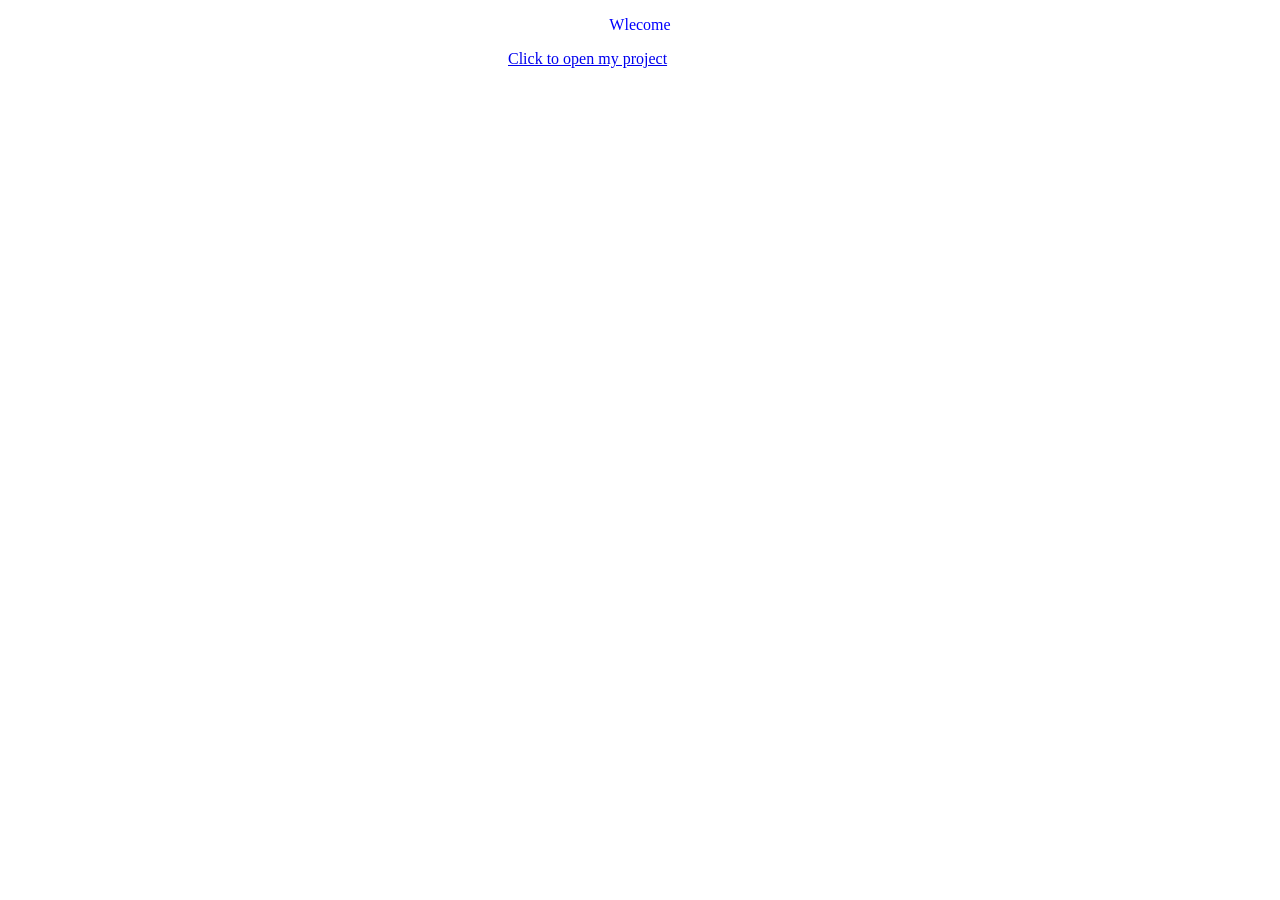
==== index.html @ 033be42e "added the index.html" ====
<!DOCTYPE html>
<html lang="en">
<head>
    <meta charset="UTF-8">
    <meta name="viewport" content="width=device-width, initial-scale=1.0">
    <title>Document</title>
</head>
<body>
    <p style="text-align: center; color: blue;">Wlecome</p>
    <a href="/HTML/youtube.html" style="height: 70px; width: auto; margin-left: 500px; border-radius: 10px;">Click to open my project</a>
</body>
</html>
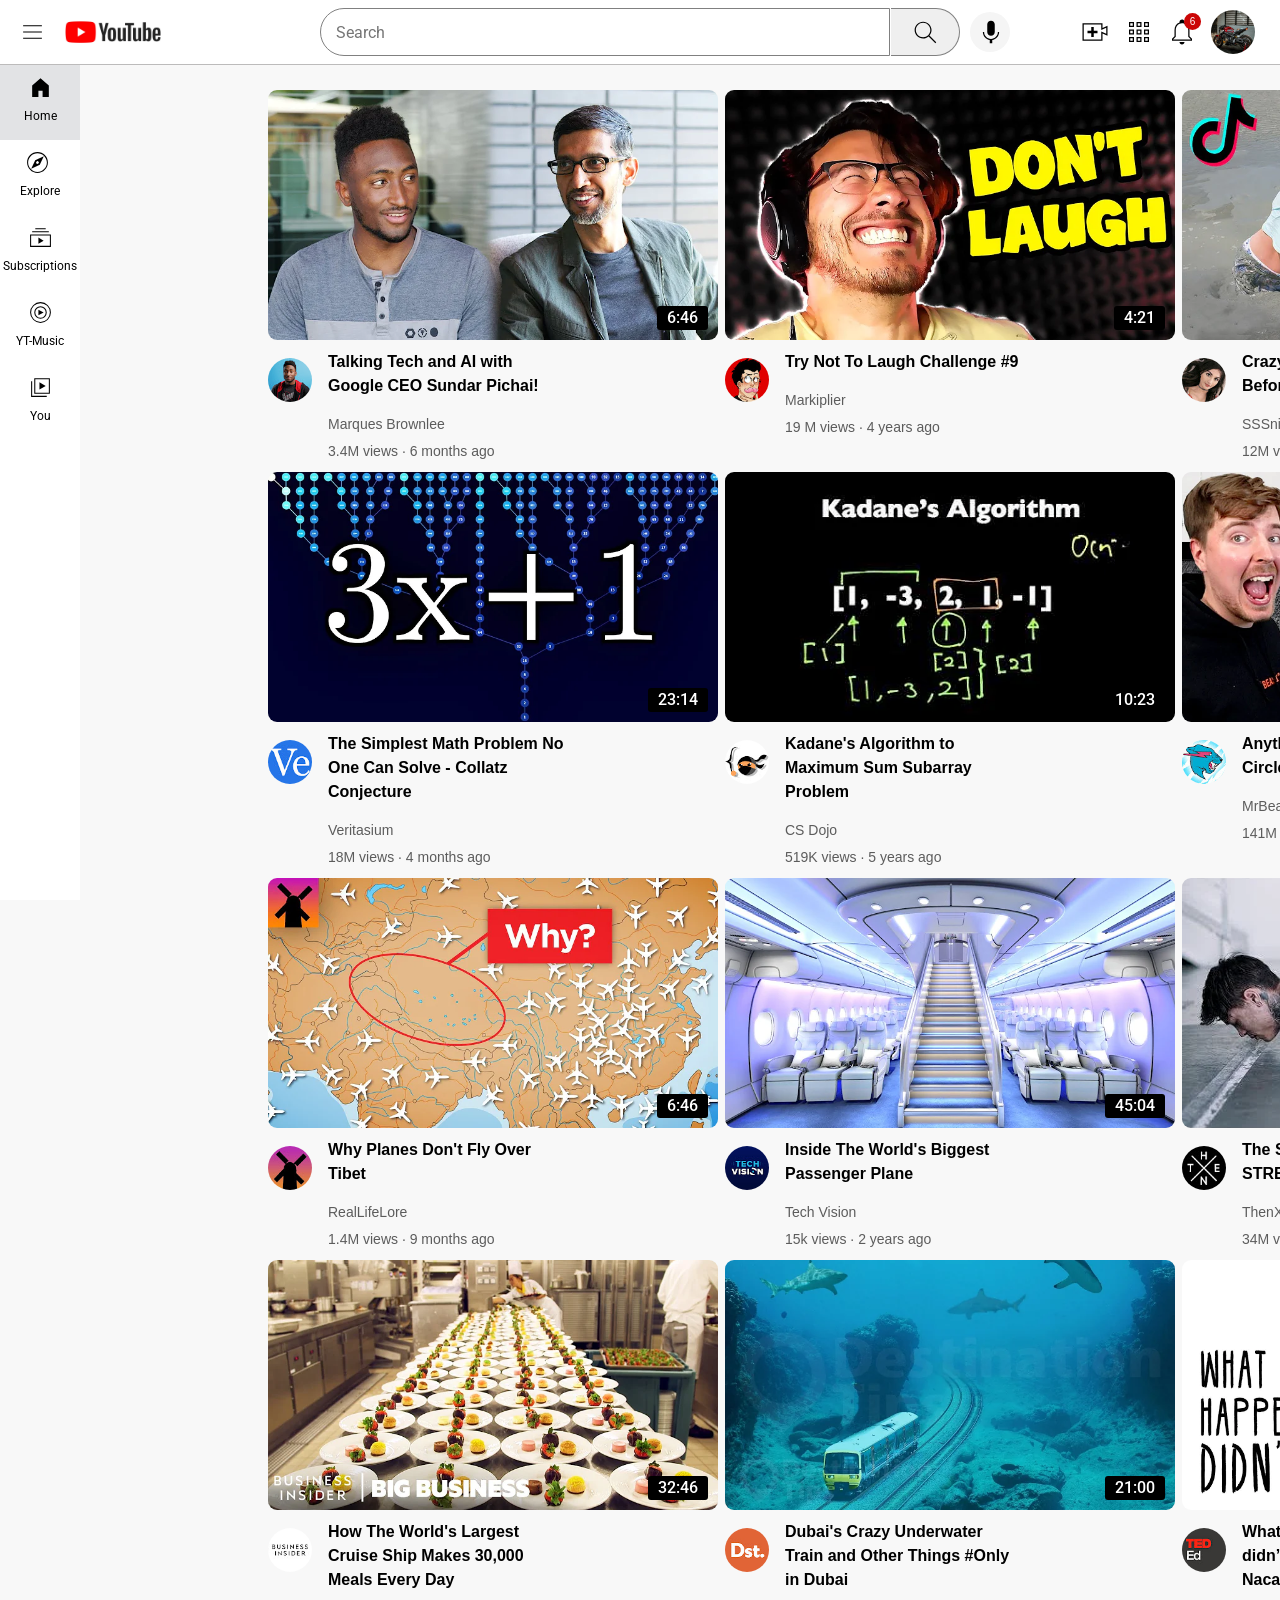
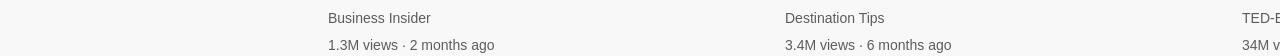
==== commit 05966d79: "completed the project" ====
--- a/index.html
+++ b/index.html
@@ -1,12 +1,672 @@
-<!DOCTYPE html>
+<!doctype html>
 <html lang="en">
-<head>
-    <meta charset="UTF-8">
-    <meta name="viewport" content="width=device-width, initial-scale=1.0">
-    <title>Document</title>
-</head>
-<body>
-    <p style="text-align: center; color: blue;">Wlecome</p>
-    <a href="/HTML/youtube.html" style="height: 70px; width: auto; margin-left: 500px; border-radius: 10px;">Click to open my project</a>
-</body>
-</html>+    <head>
+        <meta charset="UTF-8" />
+        <meta name="viewport" content="width=device-width, initial-scale=1.0" />
+        <link
+            rel="shortcut icon"
+            href="./IMAGES/icons/images.png"
+            type="image/x-icon"
+        />
+        <link
+            rel="stylesheet"
+            href="./BOOTSTRAP/bootstrap-5.3.3-dist/css/bootstrap.css"
+        />
+        <link rel="stylesheet" href="./CSS/youtube.css" />
+        <link
+            href="https://fonts.googleapis.com/css2?family=Roboto+Condensed:ital,wght@0,100..900;1,100..900&family=Roboto+Slab:wght@100..900&family=Roboto:ital,wght@0,100;0,300;0,400;0,500;0,700;0,900;1,100;1,300;1,400;1,500;1,700;1,900&display=swap"
+            rel="stylesheet"
+        />
+        <!-- <script src="./BOOTSTRAP/bootstrap-5.3.3-dist/js/bootstrap.js"></script> -->
+        <title>YOUTUBE CLONE</title>
+    </head>
+
+    <body class="me-3 ms-2">
+        <header class="header">
+            <div class="sectionA">
+                <img
+                    class="hamburger-menu"
+                    src="./IMAGES/icons/hamburger-menu.svg"
+                    alt=""
+                />
+                <a href="./index.html">
+                    <img
+                        class="youtube-logo"
+                        src="./IMAGES/icons/Youtube-logo.jpg"
+                        alt=""
+                    />
+                </a>
+            </div>
+            <div class="sectionB">
+                <input type="text" class="search-bar" placeholder="Search" />
+                <div class="suggestion-list">
+                    <div class="suggestion-option">
+                        <img
+                            src="./IMAGES/icons/history.png"
+                            class="history-icon"
+                            alt=""
+                        />
+                        <a href="#" class="suggestion-link">IST Education</a>
+                    </div>
+                    <div class="suggestion-option">
+                        <img
+                            src="./IMAGES/icons/history.png"
+                            class="history-icon"
+                            alt=""
+                        />
+                        <a href="#" class="suggestion-link">Kasongo</a>
+                    </div>
+                    <div class="suggestion-option">
+                        <img
+                            src="./IMAGES/icons/history.png"
+                            class="history-icon"
+                            alt=""
+                        />
+                        <a href="#" class="suggestion-link">3 Men Army</a>
+                    </div>
+                    <div class="suggestion-option">
+                        <img
+                            src="./IMAGES/icons/history.png"
+                            class="history-icon"
+                            alt=""
+                        />
+                        <a href="#" class="suggestion-link">Keyshia Cole</a>
+                    </div>
+                    <div class="suggestion-option">
+                        <img
+                            src="./IMAGES/icons/history.png"
+                            class="history-icon"
+                            alt=""
+                        />
+                        <a href="#" class="suggestion-link">Mariah Carey</a>
+                    </div>
+                    <div class="suggestion-option">
+                        <img
+                            src="./IMAGES/icons/history.png"
+                            class="history-icon"
+                            alt=""
+                        />
+                        <a href="#" class="suggestion-link"
+                            >Moses and the 10 Commandments</a
+                        >
+                    </div>
+                    <div class="suggestion-option">
+                        <img
+                            src="./IMAGES/icons/history.png"
+                            class="history-icon"
+                            alt=""
+                        />
+                        <a href="#" class="suggestion-link">Obina Show</a>
+                    </div>
+                    <div class="suggestion-option">
+                        <img
+                            src="./IMAGES/icons/history.png"
+                            class="history-icon"
+                            alt=""
+                        />
+                        <a href="#" class="suggestion-link"
+                            >Most dangerous Elite Forces in the World</a
+                        >
+                    </div>
+                </div>
+
+                <button class="search-btn">
+                    <img
+                        class="search"
+                        src="./IMAGES/icons/search.svg"
+                        alt=""
+                    />
+                    <div class="tooltips">search</div>
+                </button>
+                <button class="voice-btn">
+                    <img
+                        class="voice-search-icon"
+                        src="./IMAGES/icons/voice-search-icon.svg"
+                        alt=""
+                    />
+                    <div class="tooltips">search with your voice</div>
+                </button>
+            </div>
+
+            <div class="sectionC">
+                <div class="uploads">
+                    <img
+                        class="upload"
+                        src="./IMAGES/icons/upload.svg"
+                        alt=""
+                    />
+                    <div class="tooltips">Create</div>
+                </div>
+
+                <div class="apps">
+                    <img
+                        class="yt-apps"
+                        src="./IMAGES/icons/youtube-apps.svg"
+                        alt=""
+                    />
+                    <div class="tooltips">youtube apps</div>
+                </div>
+
+                <div class="notification-container">
+                    <img
+                        class="notifications"
+                        src="./IMAGES/icons/notifications.svg "
+                        alt=""
+                    />
+                    <p class="notification-count">6</p>
+                    <div class="tooltips">notifications</div>
+                </div>
+                <img
+                    class="profilepic"
+                    src="./IMAGES/Channel/56b1f63deb65a2d23d7a40810b85d8af - Copy.jpg"
+                    alt=""
+                />
+            </div>
+
+            <div class="profile-div hidden">
+                <div class="user-info">
+                    <div class="prof-img">
+                        <img
+                            class="profilepics ms-4"
+                            src="./IMAGES/Channel/56b1f63deb65a2d23d7a40810b85d8af - Copy.jpg"
+                            alt=""
+                        />
+                    </div>
+                    <div class="profileName">
+                        <p class="profile-name">Iannoh</p>
+                        <p class="username">@Iannoh_G</p>
+                        <p class="text-primary">view your channel</p>
+                    </div>
+                </div>
+                <div class="google-info">
+                    <div class="google-acc mt-2">
+                        <img
+                            src="./IMAGES/icons/Black-google-logo.png"
+                            class="google-img"
+                            alt=""
+                        />
+                        <p class="google-name">Google Account</p>
+                    </div>
+                    <div class="switch">
+                        <img
+                            src="./IMAGES/icons/switch-user-50.png"
+                            alt=""
+                            class="switch-user"
+                        />
+                        <p class="switch-text">Switch Account</p>
+                    </div>
+                    <div class="sign-out">
+                        <img src="./IMAGES/icons/sign-out.png" class="sign" />
+                        <p class="sign-out-text">Sign out</p>
+                    </div>
+                </div>
+                <div class="youtube-studio-section">
+                    <div class="youtube-std mt-2">
+                        <img
+                            src="./IMAGES/icons/youtube-studio-100.png"
+                            alt=""
+                            class="youtube-studio"
+                        />
+                        <p class="studio-text">youtube studio</p>
+                    </div>
+                    <div class="purchase">
+                        <img
+                            src="./IMAGES/icons/dollar-100.png"
+                            alt=""
+                            class="dollar"
+                        />
+                        <p class="purchase-text">Purchase membership</p>
+                    </div>
+                </div>
+                <div class="user-data">
+                    <div class="get-data mt-2">
+                        <img
+                            src="./IMAGES/icons/user-protection-96.png"
+                            class="user-protect"
+                            alt=""
+                        />
+                        <p class="get-data-text">Your data in YouTube</p>
+                    </div>
+                    <div class="appearance">
+                        <img
+                            src="./IMAGES/icons/moon.png"
+                            alt=""
+                            class="moon"
+                        />
+                        <p class="apperance-text">Appearance: Dark Theme</p>
+                    </div>
+                    <div class="language">
+                        <img
+                            src="./IMAGES/icons/language.svg"
+                            alt=""
+                            class="lang-icon"
+                        />
+                        <p class="lang-text">Language: British English</p>
+                    </div>
+                    <div class="location-div">
+                        <img
+                            src="./IMAGES/icons/location.png"
+                            alt=""
+                            class="location"
+                        />
+                        <p class="location-text">Location: Kenya</p>
+                    </div>
+                    <div class="restricted-div">
+                        <img
+                            src="./IMAGES/icons/restricted.png"
+                            alt=""
+                            class="restrict"
+                        />
+                        <p class="restrict-text">Restricted Mode: off</p>
+                    </div>
+                    <div class="keyboard-div">
+                        <img
+                            src="./IMAGES/icons/keyboard.png"
+                            alt=""
+                            class="keyboard"
+                        />
+                        <p class="keyboard-text">Keyboard shortcuts</p>
+                    </div>
+                </div>
+                <div class="settings mt-3">
+                    <img
+                        src="./IMAGES/icons/settings.png"
+                        alt=""
+                        class="settings-img"
+                    />
+                    <p class="settings-text">Settings</p>
+                </div>
+                <div class="customer-care">
+                    <div class="help mt-2">
+                        <img
+                            src="./IMAGES/icons/help.png"
+                            alt=""
+                            class="help-img"
+                        />
+                        <p class="help-text">Help</p>
+                    </div>
+                    <div class="faq-div">
+                        <img src="./IMAGES/icons/faq.png" alt="" class="faq" />
+                        <p class="faq-text">Send Feedback</p>
+                    </div>
+                </div>
+            </div>
+        </header>
+
+        <nav class="side-bar">
+            <a href="index.html" class="side-link bg-secondary-subtle">
+                <div class="sidebar-icons">
+                    <img class="home" src="./IMAGES/icons/home.svg" alt="" />
+                    <div class="icon-text">Home</div>
+                </div>
+            </a>
+
+            <a href="./HTML/explore.html" class="side-link">
+                <div class="sidebar-icons">
+                    <a href="./HTML/explore.html" class="side-link">
+                        <img
+                            class="explore"
+                            src="./IMAGES/icons/explore.svg"
+                            alt=""
+                        />
+                        <div class="icon-text">Explore</div>
+                    </a>
+                </div>
+            </a>
+
+            <a href="./HTML/subscription.html" class="side-link">
+                <div class="sidebar-icons">
+                    <img
+                        class="subscriptions"
+                        src="./IMAGES/icons/subscriptions.svg"
+                        alt=""
+                    />
+                    <div class="icon-text">Subscriptions</div>
+                </div>
+            </a>
+
+            <a href="./HTML/yt-music.html" class="side-link">
+                <div class="sidebar-icons">
+                    <img
+                        class="youtube-music"
+                        src="./IMAGES/icons/youtube-music.svg"
+                        alt=""
+                    />
+                    <div class="icon-text">YT-Music</div>
+                </div>
+            </a>
+
+            <a href="./HTML/library.html" class="side-link">
+                <div class="sidebar-icons">
+                    <img
+                        class="library"
+                        src="./IMAGES/icons/library.svg"
+                        alt=""
+                    />
+                    <div class="icon-text">You</div>
+                </div>
+            </a>
+        </nav>
+
+        <main class="main-content">
+            <section class="grid-container">
+                <div class="video-preview">
+                    <div class="video-thumbnail">
+                        <img
+                            class="thumbnails"
+                            src="./IMAGES/Thumbnails/thumbnail-1.webp"
+                            alt=""
+                        />
+                        <div class="video-time">6:46</div>
+                    </div>
+                    <div class="video-info-grid">
+                        <div class="profile-pic">
+                            <img src="./IMAGES/Channel/channel-1.jpeg" alt="" />
+                        </div>
+
+                        <div class="video-info">
+                            <p class="video-title">
+                                Talking Tech and AI with Google CEO Sundar
+                                Pichai!
+                            </p>
+                            <p class="video-author">Marques Brownlee</p>
+                            <p class="video-status">
+                                3.4M views · 6 months ago
+                            </p>
+                        </div>
+                    </div>
+                </div>
+
+                <div class="video-preview">
+                    <div class="video-thumbnail">
+                        <img
+                            class="thumbnails"
+                            src="./IMAGES/Thumbnails/thumbnail-2.webp"
+                            alt=""
+                        />
+                        <div class="video-time">4:21</div>
+                    </div>
+                    <div class="video-info-grid">
+                        <div class="profile-pic">
+                            <img src="./IMAGES/Channel/channel-2.jpeg" alt="" />
+                        </div>
+
+                        <div class="video-info">
+                            <p class="video-title">
+                                Try Not To Laugh Challenge #9
+                            </p>
+                            <p class="video-author">Markiplier</p>
+                            <p class="video-status">19 M views · 4 years ago</p>
+                        </div>
+                    </div>
+                </div>
+
+                <div class="video-preview">
+                    <div class="video-thumbnail">
+                        <img
+                            class="thumbnails"
+                            src="./IMAGES/Thumbnails/thumbnail-3.webp"
+                            alt=""
+                        />
+                        <div class="video-time">2:45</div>
+                    </div>
+
+                    <div class="video-info-grid">
+                        <div class="profile-pic">
+                            <img src="./IMAGES/Channel/channel-3.jpeg" alt="" />
+                        </div>
+
+                        <div class="video-info">
+                            <p class="video-title">
+                                Crazy Tik Toks Taken Moments Before DISASTER
+                            </p>
+                            <p class="video-author">SSSniperWolf</p>
+                            <p class="video-status">12M views · 1 year ago</p>
+                        </div>
+                    </div>
+                </div>
+
+                <div class="video-preview">
+                    <div class="video-thumbnail">
+                        <img
+                            class="thumbnails"
+                            src="./IMAGES/Thumbnails/thumbnail-4.webp"
+                            alt=""
+                        />
+                        <div class="video-time">23:14</div>
+                    </div>
+
+                    <div class="video-info-grid">
+                        <div class="profile-pic">
+                            <img src="./IMAGES/Channel/channel-4.jpeg" alt="" />
+                        </div>
+
+                        <div class="video-info">
+                            <p class="video-title">
+                                The Simplest Math Problem No One Can Solve -
+                                Collatz Conjecture
+                            </p>
+                            <p class="video-author">Veritasium</p>
+                            <p class="video-status">18M views · 4 months ago</p>
+                        </div>
+                    </div>
+                </div>
+
+                <div class="video-preview">
+                    <div class="video-thumbnail">
+                        <img
+                            class="thumbnails"
+                            src="./IMAGES/Thumbnails/thumbnail-5.webp"
+                            alt=""
+                        />
+                        <div class="video-time">10:23</div>
+                    </div>
+
+                    <div class="video-info-grid">
+                        <div class="profile-pic">
+                            <img src="./IMAGES/Channel/channel-5.jpeg" alt="" />
+                        </div>
+
+                        <div class="video-info">
+                            <p class="video-title">
+                                Kadane's Algorithm to Maximum Sum Subarray
+                                Problem
+                            </p>
+                            <p class="video-author">CS Dojo</p>
+                            <p class="video-status">519K views · 5 years ago</p>
+                        </div>
+                    </div>
+                </div>
+
+                <div class="video-preview">
+                    <div class="video-thumbnail">
+                        <img
+                            class="thumbnails"
+                            src="./IMAGES/Thumbnails/thumbnail-6.webp"
+                            alt=""
+                        />
+                        <div class="video-time">14:45</div>
+                    </div>
+
+                    <div class="video-info-grid">
+                        <div class="profile-pic">
+                            <img src="./IMAGES/Channel/channel-6.jpeg" alt="" />
+                        </div>
+
+                        <div class="video-info">
+                            <p class="video-title">
+                                Anything You Can Fit In The Circle I’ll Pay For
+                            </p>
+                            <p class="video-author">MrBeast</p>
+                            <p class="video-status">141M views · 1 year ago</p>
+                        </div>
+                    </div>
+                </div>
+                <div class="video-preview">
+                    <div class="video-thumbnail">
+                        <img
+                            class="thumbnails"
+                            src="./IMAGES/Thumbnails/thumbnail-7.webp"
+                            alt=""
+                        />
+                        <div class="video-time">6:46</div>
+                    </div>
+                    <div class="video-info-grid">
+                        <div class="profile-pic">
+                            <img src="./IMAGES/Channel/channel-7.jpeg" alt="" />
+                        </div>
+
+                        <div class="video-info">
+                            <p class="video-title">
+                                Why Planes Don't Fly Over Tibet
+                            </p>
+                            <p class="video-author">RealLifeLore</p>
+                            <p class="video-status">
+                                1.4M views · 9 months ago
+                            </p>
+                        </div>
+                    </div>
+                </div>
+
+                <div class="video-preview">
+                    <div class="video-thumbnail">
+                        <img
+                            class="thumbnails"
+                            src="./IMAGES/Thumbnails/thumbnail-8.webp"
+                            alt=""
+                        />
+                        <div class="video-time">45:04</div>
+                    </div>
+                    <div class="video-info-grid">
+                        <div class="profile-pic">
+                            <img src="./IMAGES/Channel/channel-8.jpeg" alt="" />
+                        </div>
+
+                        <div class="video-info">
+                            <p class="video-title">
+                                Inside The World's Biggest Passenger Plane
+                            </p>
+                            <p class="video-author">Tech Vision</p>
+                            <p class="video-status">15k views · 2 years ago</p>
+                        </div>
+                    </div>
+                </div>
+
+                <div class="video-preview">
+                    <div class="video-thumbnail">
+                        <img
+                            class="thumbnails"
+                            src="./IMAGES/Thumbnails/thumbnail-9.webp"
+                            alt=""
+                        />
+                        <div class="video-time">36:39</div>
+                    </div>
+                    <div class="video-info-grid">
+                        <div class="profile-pic">
+                            <img src="./IMAGES/Channel/channel-9.jpeg" alt="" />
+                        </div>
+
+                        <div class="video-info">
+                            <p class="video-title">
+                                The SECRET to Super Human STRENGTH
+                            </p>
+                            <p class="video-author">ThenX</p>
+                            <p class="video-status">34M views · 1 year ago</p>
+                        </div>
+                    </div>
+                </div>
+
+                <div class="video-preview">
+                    <div class="video-thumbnail">
+                        <img
+                            class="thumbnails"
+                            src="./IMAGES/Thumbnails/thumbnail-10.webp"
+                            alt=""
+                        />
+                        <div class="video-time">32:46</div>
+                    </div>
+                    <div class="video-info-grid">
+                        <div class="profile-pic">
+                            <img
+                                src="./IMAGES/Channel/channel-10.jpeg"
+                                alt=""
+                            />
+                        </div>
+
+                        <div class="video-info">
+                            <p class="video-title">
+                                How The World's Largest Cruise Ship Makes 30,000
+                                Meals Every Day
+                            </p>
+                            <p class="video-author">Business Insider</p>
+                            <p class="video-status">
+                                1.3M views · 2 months ago
+                            </p>
+                        </div>
+                    </div>
+                </div>
+
+                <div class="video-preview">
+                    <div class="video-thumbnail">
+                        <img
+                            class="thumbnails"
+                            src="./IMAGES/Thumbnails/thumbnail-11.webp"
+                            alt=""
+                        />
+                        <div class="video-time">21:00</div>
+                    </div>
+                    <div class="video-info-grid">
+                        <div class="profile-pic">
+                            <img
+                                src="./IMAGES/Channel/channel-11.jpeg"
+                                alt=""
+                            />
+                        </div>
+
+                        <div class="video-info">
+                            <p class="video-title">
+                                Dubai's Crazy Underwater Train and Other Things
+                                #Only in Dubai
+                            </p>
+                            <p class="video-author">Destination Tips</p>
+                            <p class="video-status">
+                                3.4M views · 6 months ago
+                            </p>
+                        </div>
+                    </div>
+                </div>
+
+                <div class="video-preview">
+                    <div class="video-thumbnail">
+                        <img
+                            class="thumbnails"
+                            src="./IMAGES/Thumbnails/thumbnail-12.webp"
+                            alt=""
+                        />
+                        <div class="video-time">43:50</div>
+                    </div>
+                    <div class="video-info-grid">
+                        <div class="profile-pic">
+                            <img
+                                src="./IMAGES/Channel/channel-12.jpeg"
+                                alt=""
+                            />
+                        </div>
+
+                        <div class="video-info">
+                            <p class="video-title">
+                                What would happen if you didn’t drink water? -
+                                Mia Nacamulli
+                            </p>
+                            <p class="video-author">TED-Ed</p>
+                            <p class="video-status">
+                                34M views · 11 months ago
+                            </p>
+                        </div>
+                    </div>
+                </div>
+            </section>
+        </main>
+        <script src="./js/script.js"></script>
+    </body>
+</html>
--- a/CSS/youtube.css
+++ b/CSS/youtube.css
@@ -0,0 +1,506 @@
+.thumbnails {
+    width: 100%;
+    height: 250px;
+    object-fit: cover;
+    border-radius: 9px;
+    position: relative;
+}
+
+body {
+    font-family: Roboto, Arial;
+    padding-top: 90px;
+    padding-left: 100px;
+    background-color: rgb(248, 248, 248);
+    color: black;
+
+}
+
+.main-content {
+    margin-left: 160px;
+}
+
+.search-bar {
+    flex: 1;
+    height: 48px;
+    border-radius: 2px;
+    border: 1px solid grey;
+    border-radius: 2rem;
+    padding-left: 15px;
+    border-top-right-radius: 0;
+    border-bottom-right-radius: 0;
+    margin-right: 1px;
+
+}
+
+.history-icon{
+    height: 22px;
+    margin-left: 20px;
+}
+
+.search-bar:focus {
+    outline: 1px solid blue;
+    /* outline-width: 1px; */
+}
+
+.suggestion-list {
+    padding-top: 10px;
+    width: 560px;
+    top: 60px;
+    z-index: 1000;
+    position: absolute;
+    list-style: none;
+    background-color: white;
+    padding-bottom: 20px;
+    border-radius: 13px;
+    display: none;
+    border: 1px solid lightgray;
+
+}
+
+.suggestion-link {
+    color: black;
+    text-decoration: none;
+    margin-left: 15px;
+}
+
+
+.search-bar:focus+.suggestion-list {
+    display: block;
+}
+
+
+.suggestion-option {
+    align-content: center;
+    height: 40px;
+}
+
+
+.suggestion-option:hover {
+    background-color: rgb(174, 174, 174);
+    /* width: 100%; */
+}
+
+.video-title {
+    font-family: Arial, Helvetica, sans-serif;
+    text-align: start;
+    font-weight: 700;
+    margin-top: 10px;
+
+}
+
+.video-author,
+.video-status {
+    font-family: Arial, Helvetica, sans-serif;
+    font-size: 14px;
+    color: rgb(92, 92, 92);
+    margin-top: 0;
+    margin-bottom: 0;
+}
+
+.video-status {
+    margin-top: 6px;
+}
+
+.video-thumbnail {
+    width: 450px;
+    position: relative;
+
+}
+
+.video-time {
+    position: absolute;
+    background-color: black;
+    color: white;
+    padding-left: 10px;
+    padding-right: 10px;
+    border-radius: 3px;
+    right: 10px;
+    bottom: 10px;
+    font-weight: 500;
+    font-size: 16px;
+}
+
+.video-info-grid {
+    display: grid;
+    grid-template-columns: 45px 1fr;
+}
+
+.profile-pic {
+    width: 44px;
+    height: 44px;
+    margin-right: 50px;
+    border-radius: 50%;
+}
+
+.theme-icon {
+    width: 100%;
+    transform: rotate(35deg);
+    height: 50px;
+    vertical-align: top;
+    margin-right: 10px;
+}
+
+.profile-pic img {
+    width: 44px;
+    height: 44px;
+    margin-top: 18px;
+    border-radius: 50%;
+    object-fit: cover;
+}
+
+.side-link {
+    text-decoration: none;
+    color: initial;
+}
+
+.video-info {
+    display: inline-block;
+    width: 240px;
+    margin-left: 15px;
+}
+
+.grid-container {
+    display: grid;
+    grid-template-columns: 1fr 1fr 1fr;
+    column-gap: 7px;
+    row-gap: 10px;
+}
+
+
+.header {
+    height: 65px;
+    display: flex;
+    flex-direction: row;
+    justify-content: space-between;
+    position: fixed;
+    background-color: white;
+    border-bottom: 1px solid rgb(188, 187, 187);
+    top: 0;
+    left: 0;
+    right: 0;
+    z-index: 1;
+}
+
+.sectionA {
+    display: flex;
+    width: 200px;
+    align-items: center;
+    vertical-align: top;
+    margin-right: 70px;
+}
+
+.sectionB {
+    margin-left: 50px;
+    display: flex;
+    flex-direction: row;
+    flex: 1;
+    align-items: center;
+    margin-right: 70px;
+}
+
+.sectionC {
+    width: 200px;
+    display: flex;
+    flex-direction: row;
+    align-items: center;
+    justify-content: space-between;
+    padding-right: 25px;
+    flex-shrink: 0;
+
+}
+
+.hamburger-menu {
+    height: 25px;
+    margin-left: 20px;
+}
+
+.youtube-logo {
+    height: 60px;
+    margin-left: 20px;
+}
+
+.search-btn {
+    height: 48px;
+    width: 69px;
+    border: 1px solid grey;
+    margin-left: 0px;
+    border-radius: 0 2rem 2rem 0;
+    border-left: none;
+
+}
+
+.tooltips {
+    position: absolute;
+    padding: 9px 11px;
+    background-color: rgb(122, 122, 122);
+    border-radius: 3px;
+    color: white;
+    text-align: center;
+    top: 60px;
+    opacity: 0;
+    font-size: 12px;
+    white-space: nowrap;
+    pointer-events: none;
+}
+
+.search-btn:hover .tooltips,
+.voice-btn:hover .tooltips,
+.uploads:hover .tooltips,
+.apps:hover .tooltips,
+.theme:hover .tooltips,
+.notification-container:hover .tooltips {
+    opacity: 1;
+}
+
+.theme-tooltip {
+    white-space: normal;
+}
+
+.search {
+    height: 29px;
+
+}
+
+.search-btn,
+.voice-btn {
+    position: relative;
+}
+
+.voice-search-icon {
+    height: 30px;
+
+}
+
+.voice-btn {
+    height: 40px;
+    width: 40px;
+    border-width: 0;
+    border-radius: 50%;
+    margin-left: 10px;
+    background-color: rgb(245, 245, 245);
+}
+
+.upload {
+    height: 30px;
+
+}
+
+.yt-apps {
+    height: 30px;
+
+}
+
+.notifications {
+    height: 100%;
+
+}
+
+.notification-container {
+    height: 30px;
+    position: relative;
+}
+
+.hidden{
+    display: none;
+}
+
+.profile-div{
+    height: 94vh;
+    position: absolute;
+    right: 6%;
+    top: 14px;
+    background-color: white;
+    width: 270px;
+    /* box-shadow: 0 0 10px rgba(0, 0, 0, 0.2); */
+    overflow: auto;
+    border-radius: 20px;
+}
+.profilepics {
+    height: 35px;
+    margin: 20px 15px;
+    top: 20px;
+    width: 35px;
+    border-radius: 50%;
+    object-fit: cover;
+    object-position: top;
+}
+
+.user-info{
+    display: flex;
+    border-bottom: 1px solid rgb(196, 196, 196);
+}
+
+.profileName{
+    vertical-align: top;
+    margin-top: 15px;
+}
+
+.username{
+    margin-top: -17px;
+}
+
+.google-info, 
+.youtube-studio-section,
+.user-data,
+.settings{
+    border-bottom: 1px solid rgb(196, 196, 196);
+}
+
+.google-name, 
+.sign-out-text, .switch-text, 
+.studio-text, 
+.purchase-text, 
+.get-data-text,
+.apperance-text,
+.lang-text,
+.location-text,
+.keyboard-text,
+.restrict-text,
+.settings-text,
+.help-text,
+.faq-text{
+    font-weight: bold;
+    color: rgb(104, 103, 103);
+}
+
+.google-acc, 
+.sign-out, 
+.switch, 
+.youtube-std, 
+.purchase, 
+.get-data, 
+.appearance,
+.language,
+.location-div,
+.keyboard-div,
+.restricted-div,
+.settings,
+.help,
+.faq-div{
+    display: flex;
+}
+
+.google-img, 
+.sign, 
+.youtube-studio, 
+.switch-user, 
+.dollar, 
+.user-protect,
+.moon,
+.lang-icon,
+.location,
+.keyboard,
+.restrict,
+.settings-img,
+.help-img,
+.faq{
+    width: 23px;
+    height: 23px;
+    margin-left: 10px;
+    margin-right: 15px;
+}
+
+
+
+/* .youtube-studio, .switch-user{
+    height: 30px;
+    width: 30px;
+
+} */
+
+.notification-count {
+    position: absolute;
+    top: -4px;
+    right: -4px;
+    background-color: rgb(203, 6, 6);
+    color: white;
+    font-family: Arial, Helvetica, sans-serif;
+    padding: 1px 6px 1px 6px;
+    font-size: 10px;
+    border-radius: 50%;
+}
+
+.profilepic {
+    height: 44px;
+    top: 20px;
+    width: 44px;
+    border-radius: 50%;
+    object-fit: cover;
+    object-position: top;
+}
+
+
+.home,
+.library,
+.youtube-music,
+.explore,
+.subscriptions,
+.originals {
+    width: 35px;
+    height: 25px;
+}
+
+.side-bar {
+    display: flex;
+    flex-direction: column;
+    width: 80px;
+    position: fixed;
+    bottom: 0;    left: 0;
+    top: 65px;
+    background-color: rgb(255, 255, 255);
+    z-index: 1;
+}
+
+.sidebar-icons {
+    height: 70px;
+    display: flex;
+    flex-direction: column;
+    justify-content: center;
+    align-items: center;
+    margin-bottom: 5px;
+}
+
+.sidebar-icons:hover {
+    background-color: rgb(237, 237, 237);
+
+}
+
+.icon-text {
+    font-size: 12px;
+    margin-top: 7px;
+
+}
+
+@media (max-width: 1150px) {
+
+    .grid-container {
+        grid-template-columns: 1fr 1fr;
+    }
+
+}
+
+@media (max-width: 700px) {
+    .grid-container {
+        grid-template-columns: 1fr;
+    }
+
+    .side-bar{
+        display: none;
+    }
+
+    main{
+        position: absolute;
+        left: 10px;
+    }
+
+    .video-preview{
+        display: flex;
+        flex-wrap: wrap;
+    }
+
+    .video-time{
+        position: absolute;
+        right: -94px;
+    }
+    
+}
